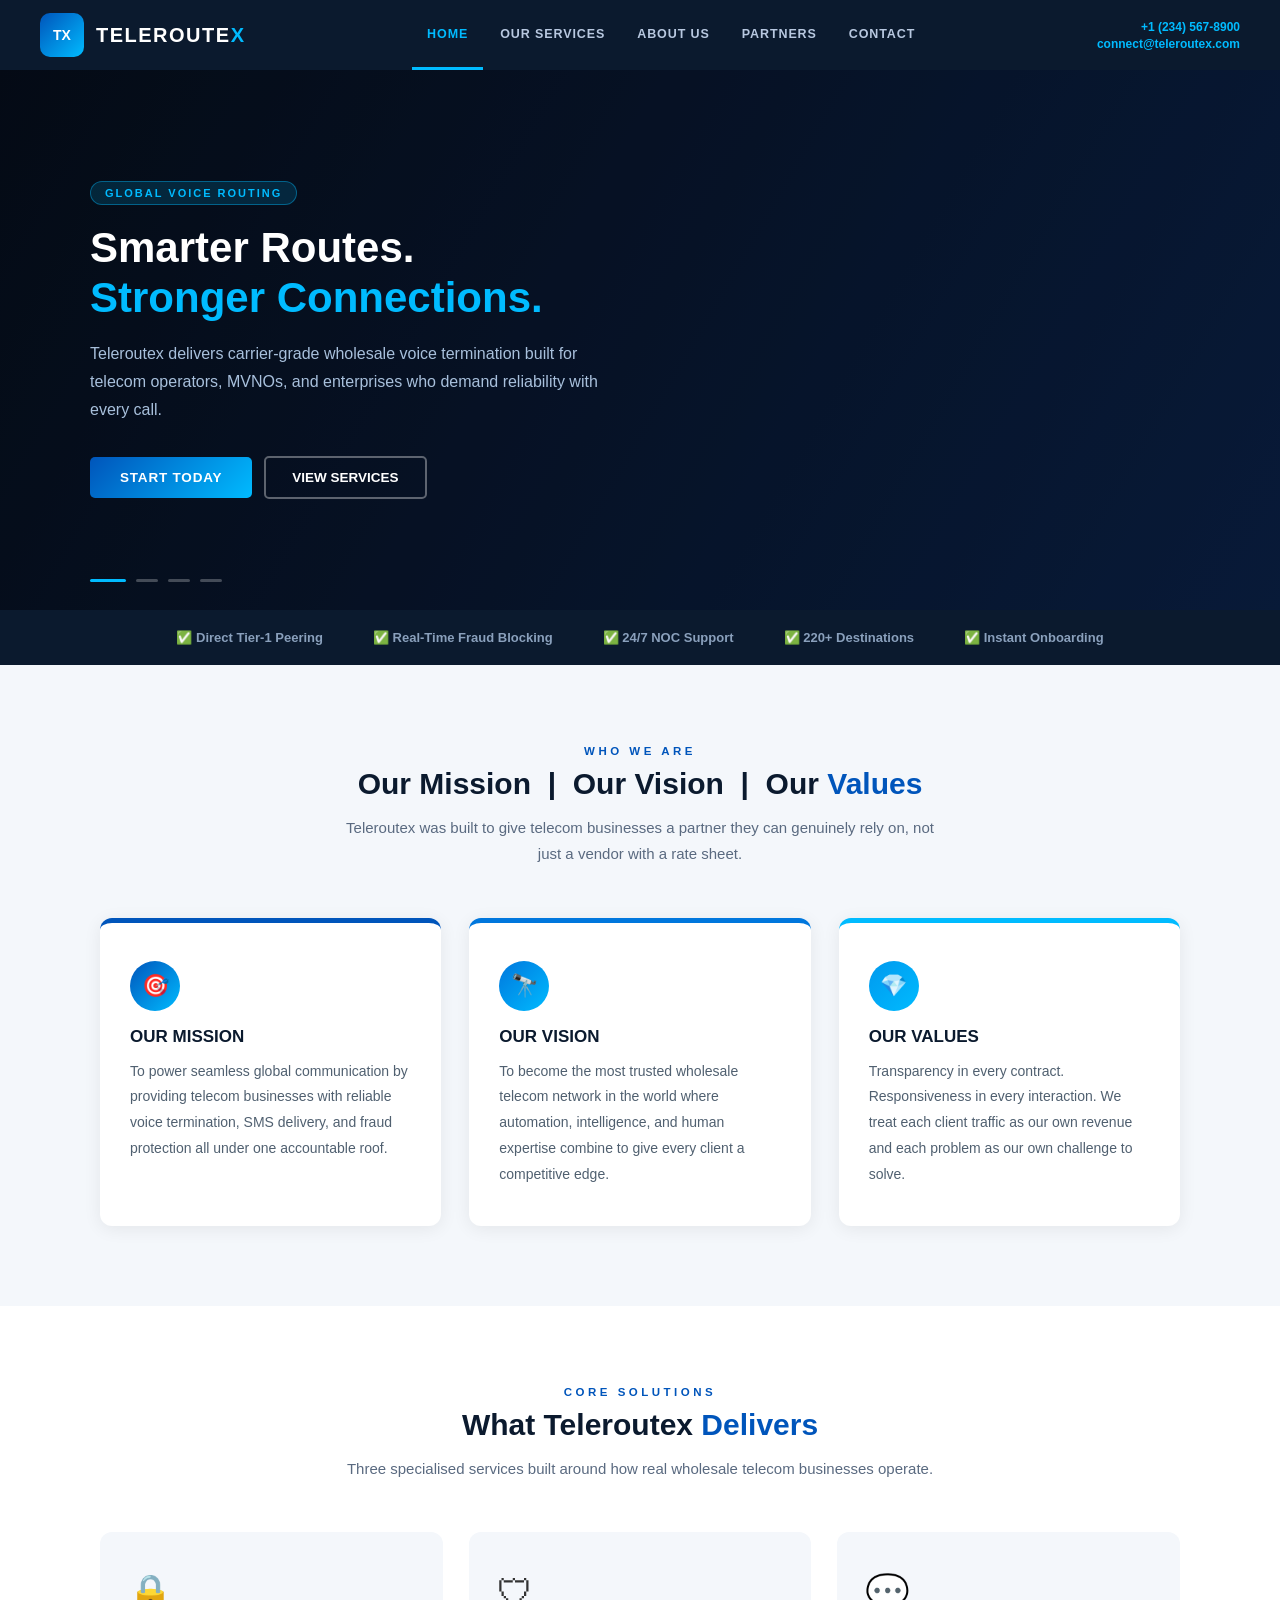
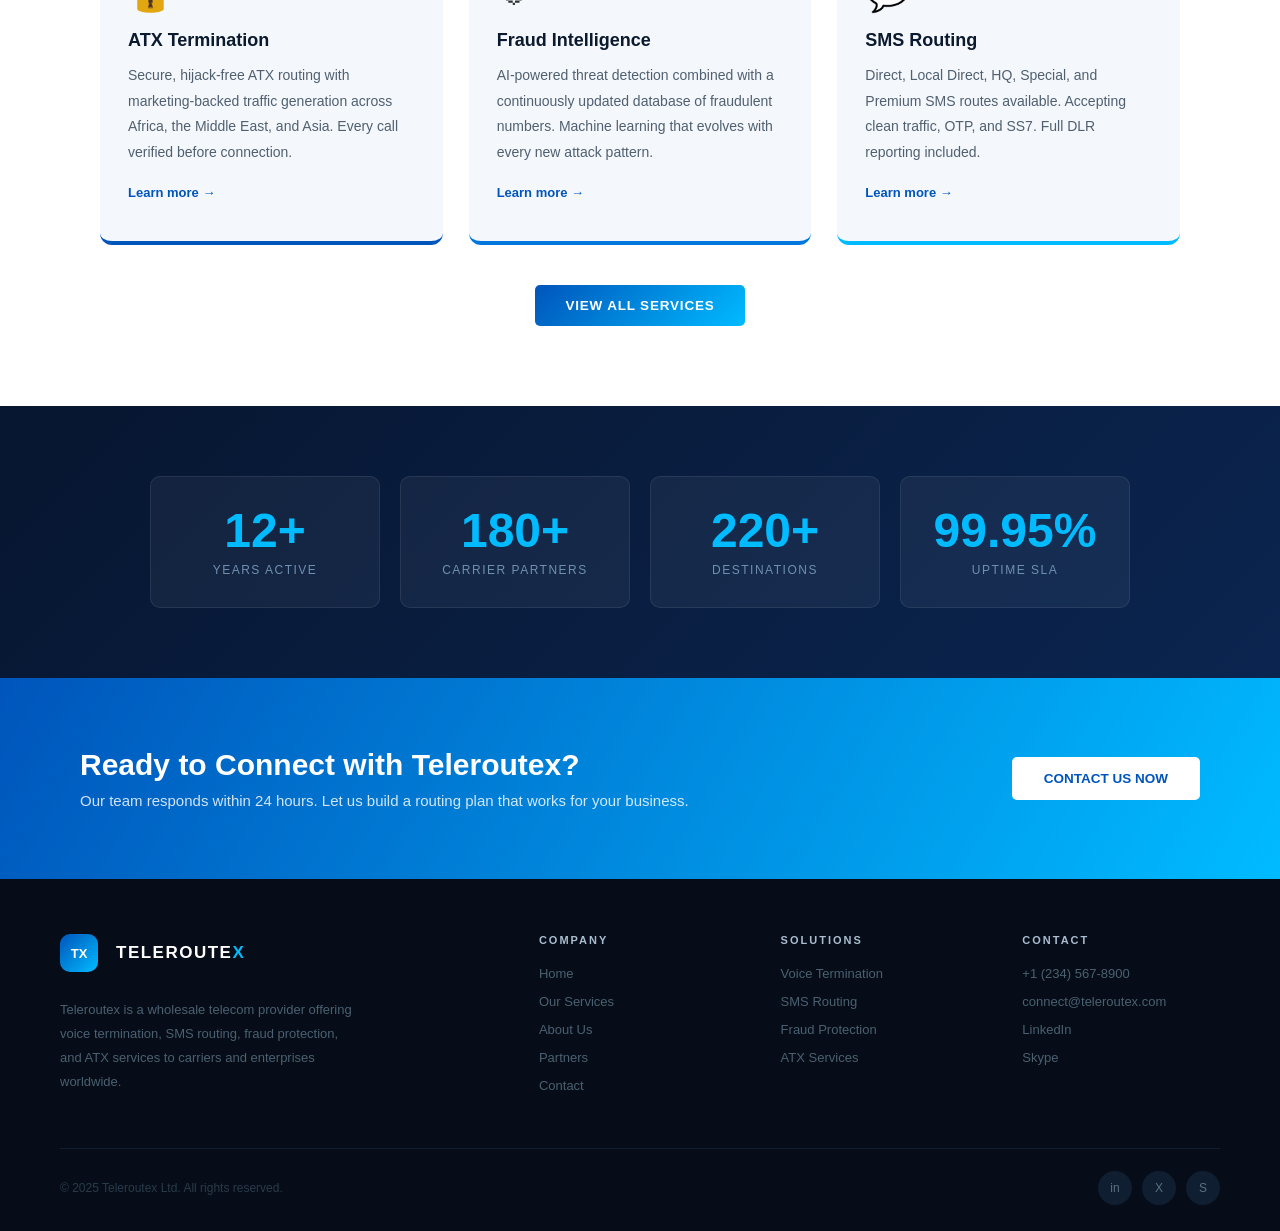
==== index.html @ 3c047f64 "first commit" ====
<!DOCTYPE html><html lang="en"><head><meta charset="UTF-8"/><meta name="viewport" content="width=device-width,initial-scale=1.0"/><title>Teleroutex - Intelligent Wholesale Telecom Routing - Teleroutex</title><link rel="stylesheet" href="style.css"/></head><body><nav><a class="logo" href="index.html"><div class="logo-icon">TX</div><div class="logo-text">TELEROUTE<span>X</span></div></a><ul><li><a href="index.html" class="active">Home</a></li><li><a href="services.html">Our Services</a></li><li><a href="about.html">About Us</a></li><li><a href="partners.html">Partners</a></li><li><a href="contact.html">Contact</a></li></ul><div class="nav-info"><a href="tel:+12345678900">+1 (234) 567-8900</a><a href="mailto:connect@teleroutex.com">connect@teleroutex.com</a></div></nav>
<section style="position:relative;height:540px;overflow:hidden">
<div id="s0" style="position:absolute;inset:0;display:flex;align-items:center;opacity:1;transition:opacity .9s"><div style="position:absolute;inset:0;background:linear-gradient(120deg,#060f1e,#0b2550)"></div><div style="position:absolute;inset:0;background:rgba(0,0,0,.3)"></div><div style="position:relative;z-index:2;max-width:700px;padding:0 90px"><span style="display:inline-block;background:rgba(0,187,255,.15);border:1px solid rgba(0,187,255,.4);color:#00bbff;font-size:11px;font-weight:700;letter-spacing:2px;text-transform:uppercase;padding:5px 14px;border-radius:20px;margin-bottom:18px">Global Voice Routing</span><h1 style="font-size:42px;font-weight:900;color:#fff;line-height:1.18;margin-bottom:18px">Smarter Routes.<br><span style="color:#00bbff">Stronger Connections.</span></h1><p style="font-size:16px;color:#a8c0dc;line-height:1.75;margin-bottom:32px">Teleroutex delivers carrier-grade wholesale voice termination built for telecom operators, MVNOs, and enterprises who demand reliability with every call.</p><a href="contact.html" class="btn-primary">Start Today</a><a href="services.html" class="btn-outline">View Services</a></div></div>
<div id="s1" style="position:absolute;inset:0;display:flex;align-items:center;opacity:0;transition:opacity .9s"><div style="position:absolute;inset:0;background:linear-gradient(120deg,#04090f,#0a1f40)"></div><div style="position:absolute;inset:0;background:rgba(0,0,0,.3)"></div><div style="position:relative;z-index:2;max-width:700px;padding:0 90px"><span style="display:inline-block;background:rgba(0,187,255,.15);border:1px solid rgba(0,187,255,.4);color:#00bbff;font-size:11px;font-weight:700;letter-spacing:2px;text-transform:uppercase;padding:5px 14px;border-radius:20px;margin-bottom:18px">Enterprise SMS</span><h1 style="font-size:42px;font-weight:900;color:#fff;line-height:1.18;margin-bottom:18px">Every Message.<br><span style="color:#00bbff">Guaranteed Delivery.</span></h1><p style="font-size:16px;color:#a8c0dc;line-height:1.75;margin-bottom:32px">From OTP verification to bulk A2P campaigns, Teleroutex SMS routing reaches every major mobile network with direct operator connections worldwide.</p><a href="services.html" class="btn-primary">Explore SMS</a><a href="contact.html" class="btn-outline">Talk to Sales</a></div></div>
<div id="s2" style="position:absolute;inset:0;display:flex;align-items:center;opacity:0;transition:opacity .9s"><div style="position:absolute;inset:0;background:linear-gradient(120deg,#071220,#102040)"></div><div style="position:absolute;inset:0;background:rgba(0,0,0,.3)"></div><div style="position:relative;z-index:2;max-width:700px;padding:0 90px"><span style="display:inline-block;background:rgba(0,187,255,.15);border:1px solid rgba(0,187,255,.4);color:#00bbff;font-size:11px;font-weight:700;letter-spacing:2px;text-transform:uppercase;padding:5px 14px;border-radius:20px;margin-bottom:18px">Revenue Protection</span><h1 style="font-size:42px;font-weight:900;color:#fff;line-height:1.18;margin-bottom:18px">Block Fraud.<br><span style="color:#00bbff">Protect Revenue.</span></h1><p style="font-size:16px;color:#a8c0dc;line-height:1.75;margin-bottom:32px">Our real-time fraud engine detects and eliminates IRSF, Wangiri, and bypass attacks before they drain your margins 24 hours a day.</p><a href="services.html" class="btn-primary">Learn More</a><a href="contact.html" class="btn-outline">Get Protected</a></div></div>
<div id="s3" style="position:absolute;inset:0;display:flex;align-items:center;opacity:0;transition:opacity .9s"><div style="position:absolute;inset:0;background:linear-gradient(120deg,#091828,#0c2550)"></div><div style="position:absolute;inset:0;background:rgba(0,0,0,.3)"></div><div style="position:relative;z-index:2;max-width:700px;padding:0 90px"><span style="display:inline-block;background:rgba(0,187,255,.15);border:1px solid rgba(0,187,255,.4);color:#00bbff;font-size:11px;font-weight:700;letter-spacing:2px;text-transform:uppercase;padding:5px 14px;border-radius:20px;margin-bottom:18px">ATX Termination</span><h1 style="font-size:42px;font-weight:900;color:#fff;line-height:1.18;margin-bottom:18px">ATX Routing.<br><span style="color:#00bbff">Built to Scale.</span></h1><p style="font-size:16px;color:#a8c0dc;line-height:1.75;margin-bottom:32px">Over a decade of ATX and IPRN experience connecting marketing-generated traffic with live services securely, transparently, and at volume.</p><a href="contact.html" class="btn-primary">Get a Quote</a><a href="about.html" class="btn-outline">Our Story</a></div></div>
<div id="dots" style="position:absolute;bottom:28px;left:90px;display:flex;gap:10px;z-index:10"><div onclick="goSlide(0)" style="width:36px;height:3px;background:#00bbff;border-radius:2px;cursor:pointer"></div><div onclick="goSlide(1)" style="width:22px;height:3px;background:rgba(255,255,255,.25);border-radius:2px;cursor:pointer"></div><div onclick="goSlide(2)" style="width:22px;height:3px;background:rgba(255,255,255,.25);border-radius:2px;cursor:pointer"></div><div onclick="goSlide(3)" style="width:22px;height:3px;background:rgba(255,255,255,.25);border-radius:2px;cursor:pointer"></div></div>
</section>
<div style="background:#0b1a2e;padding:20px 60px;display:flex;justify-content:center;gap:50px;flex-wrap:wrap">
<span style="color:#8aa0bc;font-size:13px;font-weight:600">&#9989; Direct Tier-1 Peering</span><span style="color:#8aa0bc;font-size:13px;font-weight:600">&#9989; Real-Time Fraud Blocking</span><span style="color:#8aa0bc;font-size:13px;font-weight:600">&#9989; 24/7 NOC Support</span><span style="color:#8aa0bc;font-size:13px;font-weight:600">&#9989; 220+ Destinations</span><span style="color:#8aa0bc;font-size:13px;font-weight:600">&#9989; Instant Onboarding</span>
</div>
<section style="background:#f4f7fb;padding:80px 60px;text-align:center">
<div class="section-eyebrow">Who We Are</div>
<div class="section-heading">Our Mission &nbsp;|&nbsp; Our Vision &nbsp;|&nbsp; Our <em>Values</em></div>
<p class="section-desc">Teleroutex was built to give telecom businesses a partner they can genuinely rely on, not just a vendor with a rate sheet.</p>
<div style="display:grid;grid-template-columns:repeat(3,1fr);gap:28px;max-width:1080px;margin:0 auto">
<div style="background:#fff;border-radius:12px;padding:38px 30px;box-shadow:0 3px 18px rgba(0,0,0,.07);border-top:5px solid #0055bb;text-align:left"><div style="width:50px;height:50px;border-radius:50%;background:linear-gradient(135deg,#0055bb,#00bbff);display:flex;align-items:center;justify-content:center;font-size:22px;margin-bottom:16px">&#127919;</div><h3 style="font-size:17px;font-weight:800;color:#0b1a2e;margin-bottom:12px;text-transform:uppercase">Our Mission</h3><p style="font-size:14px;color:#506070;line-height:1.85">To power seamless global communication by providing telecom businesses with reliable voice termination, SMS delivery, and fraud protection all under one accountable roof.</p></div>
<div style="background:#fff;border-radius:12px;padding:38px 30px;box-shadow:0 3px 18px rgba(0,0,0,.07);border-top:5px solid #0077dd;text-align:left"><div style="width:50px;height:50px;border-radius:50%;background:linear-gradient(135deg,#0077dd,#00bbff);display:flex;align-items:center;justify-content:center;font-size:22px;margin-bottom:16px">&#128301;</div><h3 style="font-size:17px;font-weight:800;color:#0b1a2e;margin-bottom:12px;text-transform:uppercase">Our Vision</h3><p style="font-size:14px;color:#506070;line-height:1.85">To become the most trusted wholesale telecom network in the world where automation, intelligence, and human expertise combine to give every client a competitive edge.</p></div>
<div style="background:#fff;border-radius:12px;padding:38px 30px;box-shadow:0 3px 18px rgba(0,0,0,.07);border-top:5px solid #00bbff;text-align:left"><div style="width:50px;height:50px;border-radius:50%;background:linear-gradient(135deg,#0099ee,#00bbff);display:flex;align-items:center;justify-content:center;font-size:22px;margin-bottom:16px">&#128142;</div><h3 style="font-size:17px;font-weight:800;color:#0b1a2e;margin-bottom:12px;text-transform:uppercase">Our Values</h3><p style="font-size:14px;color:#506070;line-height:1.85">Transparency in every contract. Responsiveness in every interaction. We treat each client traffic as our own revenue and each problem as our own challenge to solve.</p></div>
</div>
</section>
<section style="padding:80px 60px;background:#fff;text-align:center">
<div class="section-eyebrow">Core Solutions</div>
<div class="section-heading">What Teleroutex <em>Delivers</em></div>
<p class="section-desc">Three specialised services built around how real wholesale telecom businesses operate.</p>
<div style="display:grid;grid-template-columns:repeat(3,1fr);gap:26px;max-width:1080px;margin:0 auto 40px">
<div style="background:#f4f7fb;border-radius:12px;padding:40px 28px;text-align:left;border-bottom:4px solid #0055bb"><span style="font-size:36px;margin-bottom:16px;display:block">&#128274;</span><h3 style="font-size:18px;font-weight:800;color:#0b1a2e;margin-bottom:12px">ATX Termination</h3><p style="font-size:14px;color:#506070;line-height:1.82;margin-bottom:18px">Secure, hijack-free ATX routing with marketing-backed traffic generation across Africa, the Middle East, and Asia. Every call verified before connection.</p><a href="services.html" style="font-size:13px;font-weight:700;color:#0055bb;text-decoration:none">Learn more &rarr;</a></div>
<div style="background:#f4f7fb;border-radius:12px;padding:40px 28px;text-align:left;border-bottom:4px solid #0077dd"><span style="font-size:36px;margin-bottom:16px;display:block">&#128737;</span><h3 style="font-size:18px;font-weight:800;color:#0b1a2e;margin-bottom:12px">Fraud Intelligence</h3><p style="font-size:14px;color:#506070;line-height:1.82;margin-bottom:18px">AI-powered threat detection combined with a continuously updated database of fraudulent numbers. Machine learning that evolves with every new attack pattern.</p><a href="services.html" style="font-size:13px;font-weight:700;color:#0055bb;text-decoration:none">Learn more &rarr;</a></div>
<div style="background:#f4f7fb;border-radius:12px;padding:40px 28px;text-align:left;border-bottom:4px solid #00bbff"><span style="font-size:36px;margin-bottom:16px;display:block">&#128172;</span><h3 style="font-size:18px;font-weight:800;color:#0b1a2e;margin-bottom:12px">SMS Routing</h3><p style="font-size:14px;color:#506070;line-height:1.82;margin-bottom:18px">Direct, Local Direct, HQ, Special, and Premium SMS routes available. Accepting clean traffic, OTP, and SS7. Full DLR reporting included.</p><a href="services.html" style="font-size:13px;font-weight:700;color:#0055bb;text-decoration:none">Learn more &rarr;</a></div>
</div>
<a href="services.html" class="btn-primary">View All Services</a>
</section>
<section style="background:linear-gradient(135deg,#071630,#0b2550);padding:70px 60px;text-align:center">
<div style="display:grid;grid-template-columns:repeat(4,1fr);gap:20px;max-width:980px;margin:0 auto">
<div style="padding:30px 20px;border-radius:10px;background:rgba(255,255,255,.05);border:1px solid rgba(255,255,255,.08)"><h3 style="font-size:48px;font-weight:900;color:#00bbff;line-height:1">12+</h3><p style="font-size:12px;color:#7090b0;text-transform:uppercase;letter-spacing:1.5px;margin-top:8px">Years Active</p></div>
<div style="padding:30px 20px;border-radius:10px;background:rgba(255,255,255,.05);border:1px solid rgba(255,255,255,.08)"><h3 style="font-size:48px;font-weight:900;color:#00bbff;line-height:1">180+</h3><p style="font-size:12px;color:#7090b0;text-transform:uppercase;letter-spacing:1.5px;margin-top:8px">Carrier Partners</p></div>
<div style="padding:30px 20px;border-radius:10px;background:rgba(255,255,255,.05);border:1px solid rgba(255,255,255,.08)"><h3 style="font-size:48px;font-weight:900;color:#00bbff;line-height:1">220+</h3><p style="font-size:12px;color:#7090b0;text-transform:uppercase;letter-spacing:1.5px;margin-top:8px">Destinations</p></div>
<div style="padding:30px 20px;border-radius:10px;background:rgba(255,255,255,.05);border:1px solid rgba(255,255,255,.08)"><h3 style="font-size:48px;font-weight:900;color:#00bbff;line-height:1">99.95%</h3><p style="font-size:12px;color:#7090b0;text-transform:uppercase;letter-spacing:1.5px;margin-top:8px">Uptime SLA</p></div>
</div>
</section>
<section style="background:linear-gradient(120deg,#0055bb,#00bbff);padding:70px 80px;display:flex;align-items:center;justify-content:space-between;flex-wrap:wrap;gap:24px">
<div><h2 style="font-size:30px;font-weight:900;color:#fff">Ready to Connect with Teleroutex?</h2><p style="font-size:15px;color:rgba(255,255,255,.82);margin-top:10px">Our team responds within 24 hours. Let us build a routing plan that works for your business.</p></div>
<a href="contact.html" class="btn-white">Contact Us Now</a>
</section>
<script>var cur=0,sl=[document.getElementById('s0'),document.getElementById('s1'),document.getElementById('s2'),document.getElementById('s3')],dt=document.querySelectorAll('#dots div');function goSlide(n){sl[cur].style.opacity=0;dt[cur].style.width='22px';dt[cur].style.background='rgba(255,255,255,.25)';cur=n;sl[cur].style.opacity=1;dt[cur].style.width='36px';dt[cur].style.background='#00bbff';}setInterval(function(){goSlide((cur+1)%4);},5000);</script><footer><div class="footer-top"><div class="footer-about"><a href="index.html" style="display:inline-flex;align-items:center;gap:10px;text-decoration:none;margin-bottom:12px"><div class="logo-icon" style="width:38px;height:38px;font-size:13px">TX</div><div class="logo-text" style="font-size:17px;margin-left:8px">TELEROUTE<span>X</span></div></a><p>Teleroutex is a wholesale telecom provider offering voice termination, SMS routing, fraud protection, and ATX services to carriers and enterprises worldwide.</p></div><div class="footer-col"><h4>Company</h4><ul><li><a href="index.html">Home</a></li><li><a href="services.html">Our Services</a></li><li><a href="about.html">About Us</a></li><li><a href="partners.html">Partners</a></li><li><a href="contact.html">Contact</a></li></ul></div><div class="footer-col"><h4>Solutions</h4><ul><li><a href="services.html">Voice Termination</a></li><li><a href="services.html">SMS Routing</a></li><li><a href="services.html">Fraud Protection</a></li><li><a href="services.html">ATX Services</a></li></ul></div><div class="footer-col"><h4>Contact</h4><ul><li><a href="tel:+12345678900">+1 (234) 567-8900</a></li><li><a href="mailto:connect@teleroutex.com">connect@teleroutex.com</a></li><li><a href="#">LinkedIn</a></li><li><a href="#">Skype</a></li></ul></div></div><div class="footer-bar"><p>&copy; 2025 Teleroutex Ltd. All rights reserved.</p><div class="socials"><a class="soc" href="#">in</a><a class="soc" href="#">X</a><a class="soc" href="#">S</a></div></div></footer></body></html>
---- style.css ----
*{margin:0;padding:0;box-sizing:border-box}
body{font-family:Segoe UI,Arial,sans-serif;color:#333}
nav{background:#0b1a2e;padding:0 40px;display:flex;align-items:center;justify-content:space-between;position:sticky;top:0;z-index:100}
.logo{display:flex;align-items:center;gap:12px;padding:13px 0;text-decoration:none}
.logo-icon{width:44px;height:44px;background:linear-gradient(135deg,#0055bb,#00bbff);border-radius:10px;display:flex;align-items:center;justify-content:center;font-size:14px;font-weight:900;color:#fff}
.logo-text{font-size:20px;font-weight:800;color:#fff;letter-spacing:1.5px}
.logo-text span{color:#00bbff}
nav ul{list-style:none;display:flex;gap:2px}
nav ul li a{color:#b8c8e0;text-decoration:none;padding:26px 15px;display:block;font-size:12.5px;font-weight:600;letter-spacing:.9px;text-transform:uppercase;border-bottom:3px solid transparent;transition:all .25s}
nav ul li a:hover,nav ul li a.active{color:#00bbff;border-bottom-color:#00bbff}
.nav-info{display:flex;flex-direction:column;align-items:flex-end;gap:3px}
.nav-info a{color:#00bbff;text-decoration:none;font-size:12px;font-weight:600}
footer{background:#060d18;color:#7090b0;padding:55px 60px 26px}
.footer-top{display:grid;grid-template-columns:2.2fr 1fr 1fr 1fr;gap:44px;margin-bottom:44px}
.footer-about p{font-size:13px;color:#4a6070;line-height:1.85;margin-top:14px;max-width:300px}
.footer-col h4{font-size:11px;font-weight:800;color:#aabdd0;text-transform:uppercase;letter-spacing:2px;margin-bottom:18px}
.footer-col ul{list-style:none}
.footer-col ul li{margin-bottom:10px}
.footer-col ul li a{color:#4a6070;text-decoration:none;font-size:13px;transition:color .2s}
.footer-col ul li a:hover{color:#00bbff}
.footer-bar{border-top:1px solid #0f1e30;padding-top:22px;display:flex;justify-content:space-between;align-items:center;flex-wrap:wrap;gap:12px}
.footer-bar p{font-size:12px;color:#2a3a4a}
.socials{display:flex;gap:10px}
.soc{width:34px;height:34px;border-radius:50%;background:#0f1e30;display:flex;align-items:center;justify-content:center;font-size:12px;text-decoration:none;color:#5a7080;transition:background .2s}
.soc:hover{background:#0055bb;color:#fff}
.btn-primary{background:linear-gradient(135deg,#0055bb,#00bbff);color:#fff;padding:13px 30px;border:none;border-radius:5px;font-size:13.5px;font-weight:700;letter-spacing:.8px;text-transform:uppercase;cursor:pointer;text-decoration:none;display:inline-block;transition:all .25s}
.btn-primary:hover{transform:translateY(-2px);box-shadow:0 8px 24px rgba(0,100,200,.4)}
.btn-outline{background:transparent;border:2px solid rgba(255,255,255,.35);color:#fff;padding:12px 26px;border-radius:5px;font-size:13.5px;font-weight:700;text-transform:uppercase;cursor:pointer;text-decoration:none;display:inline-block;margin-left:12px;transition:all .25s}
.btn-outline:hover{border-color:#00bbff;color:#00bbff}
.btn-white{background:#fff;color:#0055bb;padding:14px 32px;border:none;border-radius:5px;font-size:13.5px;font-weight:800;text-transform:uppercase;cursor:pointer;text-decoration:none;transition:all .25s;white-space:nowrap}
.btn-white:hover{transform:translateY(-2px);box-shadow:0 8px 20px rgba(0,0,0,.2)}
.section-eyebrow{font-size:11.5px;font-weight:700;letter-spacing:3.5px;color:#0055bb;text-transform:uppercase;margin-bottom:10px}
.section-heading{font-size:30px;font-weight:900;color:#0b1a2e;margin-bottom:14px}
.section-heading em{color:#0055bb;font-style:normal}
.section-desc{font-size:15px;color:#5a6a80;max-width:600px;margin:0 auto 50px;line-height:1.75}
.page-hero{background:linear-gradient(120deg,#060f1e,#0b2550,#071830);padding:80px 60px;text-align:center}
.page-hero h1{font-size:42px;font-weight:900;color:#fff;margin-bottom:14px}
.page-hero h1 em{color:#00bbff;font-style:normal}
.page-hero p{font-size:16px;color:#8aaccc;max-width:600px;margin:0 auto;line-height:1.75}
.breadcrumb{font-size:12.5px;color:#4a6a8a;margin-bottom:18px;letter-spacing:.5px}
.breadcrumb a{color:#00bbff;text-decoration:none}
@media(max-width:960px){nav ul{display:none}.footer-top{grid-template-columns:1fr 1fr}.page-hero{padding:50px 24px}.page-hero h1{font-size:28px}}
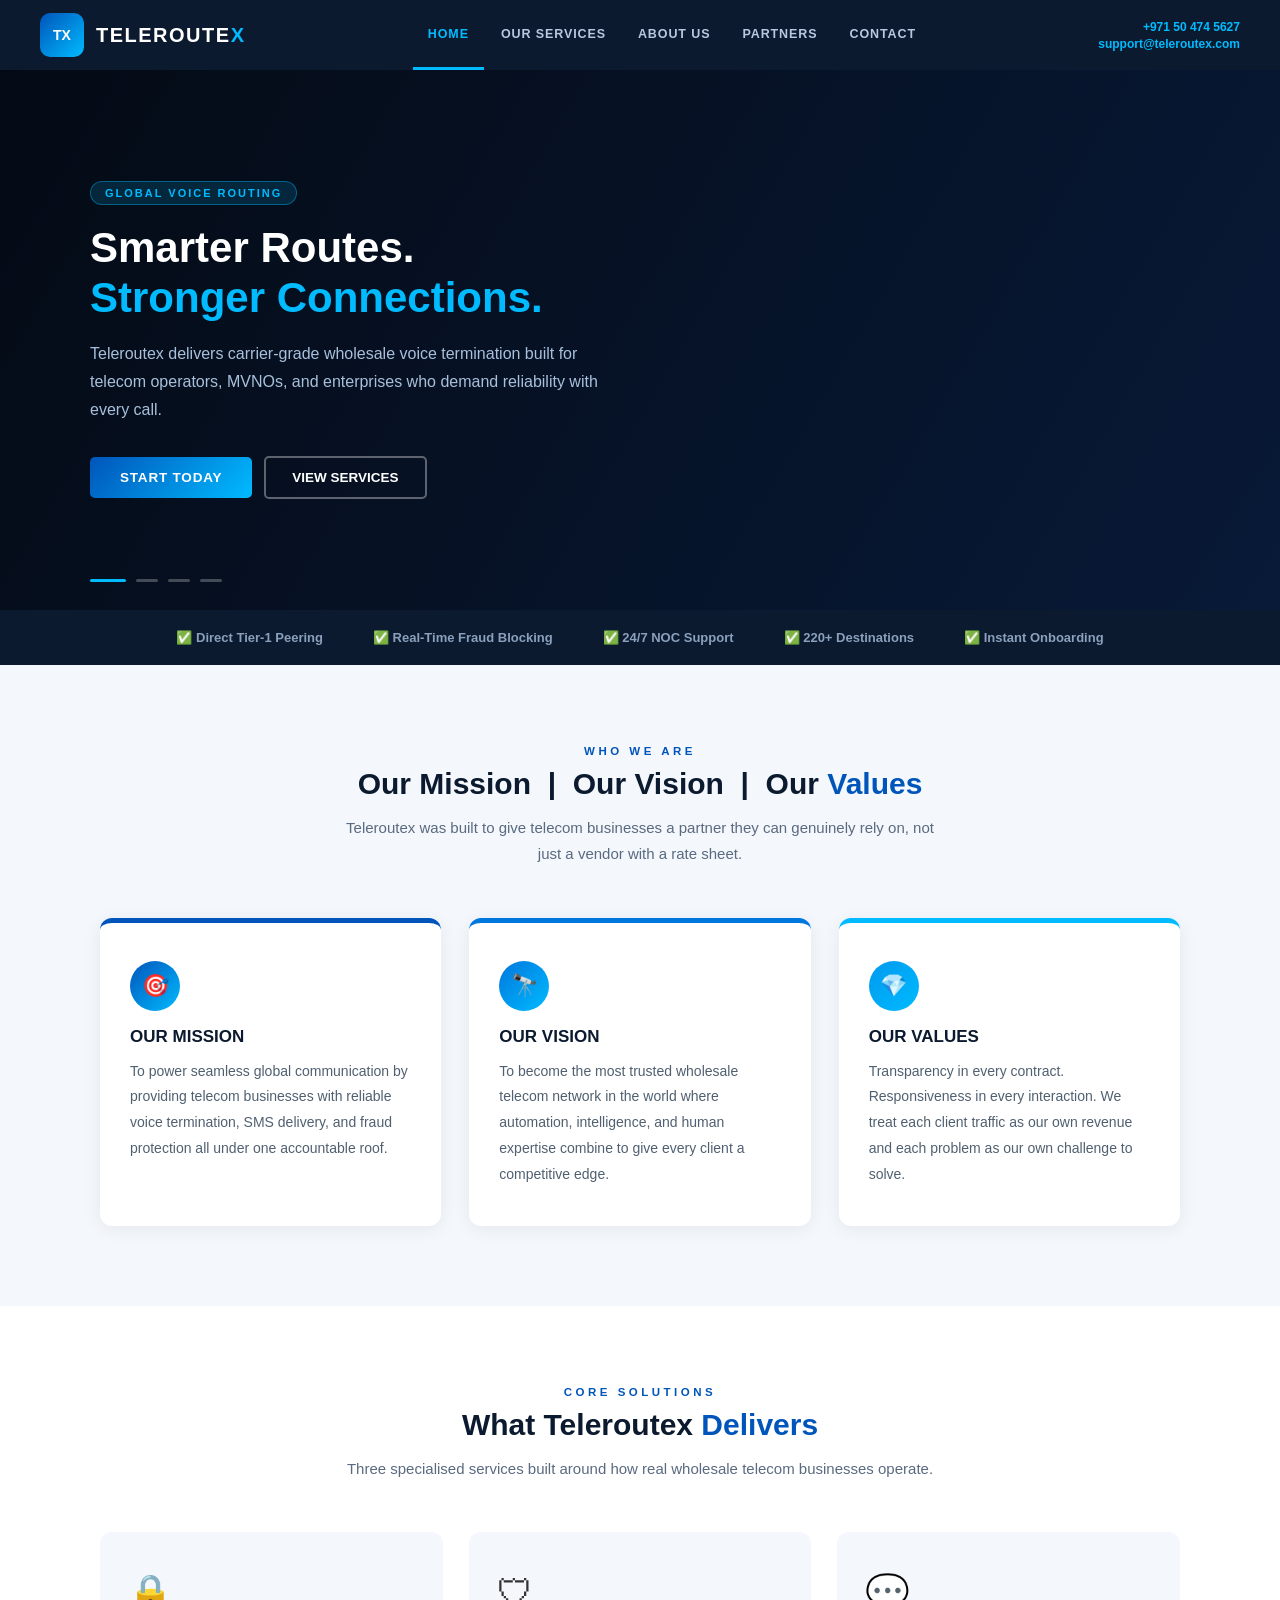
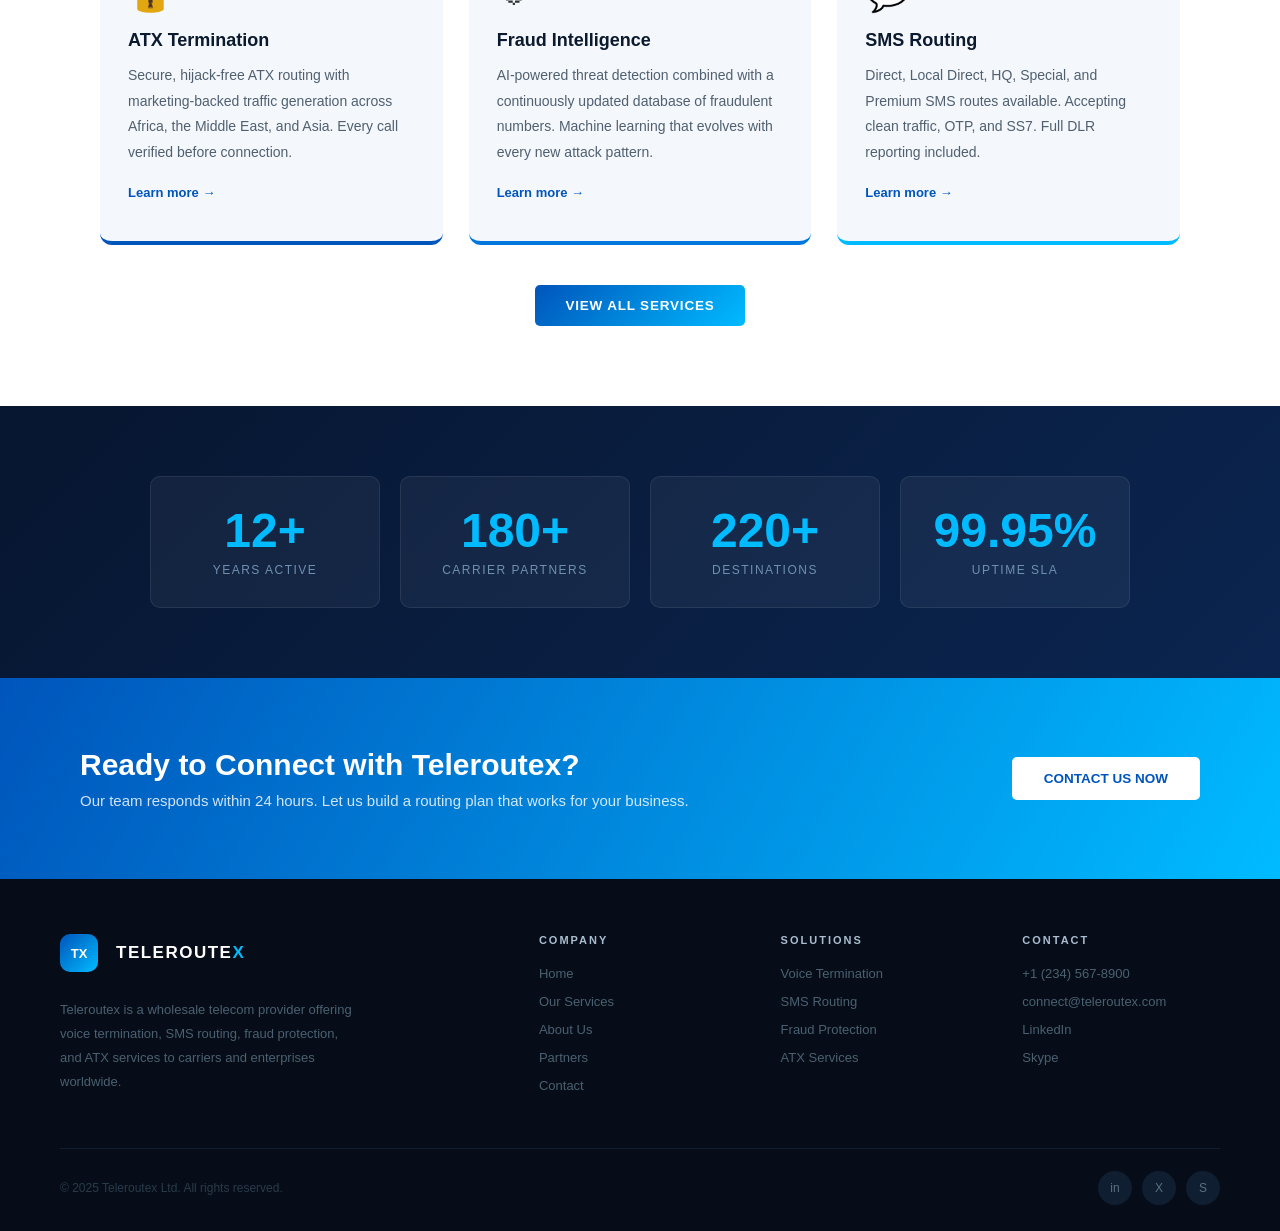
==== commit 0746590c: "Change contact details in index.html Updated contact information in the navigation bar." ====
--- a/index.html
+++ b/index.html
@@ -1,4 +1,4 @@
-<!DOCTYPE html><html lang="en"><head><meta charset="UTF-8"/><meta name="viewport" content="width=device-width,initial-scale=1.0"/><title>Teleroutex - Intelligent Wholesale Telecom Routing - Teleroutex</title><link rel="stylesheet" href="style.css"/></head><body><nav><a class="logo" href="index.html"><div class="logo-icon">TX</div><div class="logo-text">TELEROUTE<span>X</span></div></a><ul><li><a href="index.html" class="active">Home</a></li><li><a href="services.html">Our Services</a></li><li><a href="about.html">About Us</a></li><li><a href="partners.html">Partners</a></li><li><a href="contact.html">Contact</a></li></ul><div class="nav-info"><a href="tel:+12345678900">+1 (234) 567-8900</a><a href="mailto:connect@teleroutex.com">connect@teleroutex.com</a></div></nav>
+<!DOCTYPE html><html lang="en"><head><meta charset="UTF-8"/><meta name="viewport" content="width=device-width,initial-scale=1.0"/><title>Teleroutex - Intelligent Wholesale Telecom Routing - Teleroutex</title><link rel="stylesheet" href="style.css"/></head><body><nav><a class="logo" href="index.html"><div class="logo-icon">TX</div><div class="logo-text">TELEROUTE<span>X</span></div></a><ul><li><a href="index.html" class="active">Home</a></li><li><a href="services.html">Our Services</a></li><li><a href="about.html">About Us</a></li><li><a href="partners.html">Partners</a></li><li><a href="contact.html">Contact</a></li></ul><div class="nav-info"><a href="tel:+971504745627">+971 50 474 5627</a><a href="mailto:support@teleroutex.com">support@teleroutex.com</a></div></nav>
 <section style="position:relative;height:540px;overflow:hidden">
 <div id="s0" style="position:absolute;inset:0;display:flex;align-items:center;opacity:1;transition:opacity .9s"><div style="position:absolute;inset:0;background:linear-gradient(120deg,#060f1e,#0b2550)"></div><div style="position:absolute;inset:0;background:rgba(0,0,0,.3)"></div><div style="position:relative;z-index:2;max-width:700px;padding:0 90px"><span style="display:inline-block;background:rgba(0,187,255,.15);border:1px solid rgba(0,187,255,.4);color:#00bbff;font-size:11px;font-weight:700;letter-spacing:2px;text-transform:uppercase;padding:5px 14px;border-radius:20px;margin-bottom:18px">Global Voice Routing</span><h1 style="font-size:42px;font-weight:900;color:#fff;line-height:1.18;margin-bottom:18px">Smarter Routes.<br><span style="color:#00bbff">Stronger Connections.</span></h1><p style="font-size:16px;color:#a8c0dc;line-height:1.75;margin-bottom:32px">Teleroutex delivers carrier-grade wholesale voice termination built for telecom operators, MVNOs, and enterprises who demand reliability with every call.</p><a href="contact.html" class="btn-primary">Start Today</a><a href="services.html" class="btn-outline">View Services</a></div></div>
 <div id="s1" style="position:absolute;inset:0;display:flex;align-items:center;opacity:0;transition:opacity .9s"><div style="position:absolute;inset:0;background:linear-gradient(120deg,#04090f,#0a1f40)"></div><div style="position:absolute;inset:0;background:rgba(0,0,0,.3)"></div><div style="position:relative;z-index:2;max-width:700px;padding:0 90px"><span style="display:inline-block;background:rgba(0,187,255,.15);border:1px solid rgba(0,187,255,.4);color:#00bbff;font-size:11px;font-weight:700;letter-spacing:2px;text-transform:uppercase;padding:5px 14px;border-radius:20px;margin-bottom:18px">Enterprise SMS</span><h1 style="font-size:42px;font-weight:900;color:#fff;line-height:1.18;margin-bottom:18px">Every Message.<br><span style="color:#00bbff">Guaranteed Delivery.</span></h1><p style="font-size:16px;color:#a8c0dc;line-height:1.75;margin-bottom:32px">From OTP verification to bulk A2P campaigns, Teleroutex SMS routing reaches every major mobile network with direct operator connections worldwide.</p><a href="services.html" class="btn-primary">Explore SMS</a><a href="contact.html" class="btn-outline">Talk to Sales</a></div></div>
@@ -42,4 +42,4 @@
 <div><h2 style="font-size:30px;font-weight:900;color:#fff">Ready to Connect with Teleroutex?</h2><p style="font-size:15px;color:rgba(255,255,255,.82);margin-top:10px">Our team responds within 24 hours. Let us build a routing plan that works for your business.</p></div>
 <a href="contact.html" class="btn-white">Contact Us Now</a>
 </section>
-<script>var cur=0,sl=[document.getElementById('s0'),document.getElementById('s1'),document.getElementById('s2'),document.getElementById('s3')],dt=document.querySelectorAll('#dots div');function goSlide(n){sl[cur].style.opacity=0;dt[cur].style.width='22px';dt[cur].style.background='rgba(255,255,255,.25)';cur=n;sl[cur].style.opacity=1;dt[cur].style.width='36px';dt[cur].style.background='#00bbff';}setInterval(function(){goSlide((cur+1)%4);},5000);</script><footer><div class="footer-top"><div class="footer-about"><a href="index.html" style="display:inline-flex;align-items:center;gap:10px;text-decoration:none;margin-bottom:12px"><div class="logo-icon" style="width:38px;height:38px;font-size:13px">TX</div><div class="logo-text" style="font-size:17px;margin-left:8px">TELEROUTE<span>X</span></div></a><p>Teleroutex is a wholesale telecom provider offering voice termination, SMS routing, fraud protection, and ATX services to carriers and enterprises worldwide.</p></div><div class="footer-col"><h4>Company</h4><ul><li><a href="index.html">Home</a></li><li><a href="services.html">Our Services</a></li><li><a href="about.html">About Us</a></li><li><a href="partners.html">Partners</a></li><li><a href="contact.html">Contact</a></li></ul></div><div class="footer-col"><h4>Solutions</h4><ul><li><a href="services.html">Voice Termination</a></li><li><a href="services.html">SMS Routing</a></li><li><a href="services.html">Fraud Protection</a></li><li><a href="services.html">ATX Services</a></li></ul></div><div class="footer-col"><h4>Contact</h4><ul><li><a href="tel:+12345678900">+1 (234) 567-8900</a></li><li><a href="mailto:connect@teleroutex.com">connect@teleroutex.com</a></li><li><a href="#">LinkedIn</a></li><li><a href="#">Skype</a></li></ul></div></div><div class="footer-bar"><p>&copy; 2025 Teleroutex Ltd. All rights reserved.</p><div class="socials"><a class="soc" href="#">in</a><a class="soc" href="#">X</a><a class="soc" href="#">S</a></div></div></footer></body></html>+<script>var cur=0,sl=[document.getElementById('s0'),document.getElementById('s1'),document.getElementById('s2'),document.getElementById('s3')],dt=document.querySelectorAll('#dots div');function goSlide(n){sl[cur].style.opacity=0;dt[cur].style.width='22px';dt[cur].style.background='rgba(255,255,255,.25)';cur=n;sl[cur].style.opacity=1;dt[cur].style.width='36px';dt[cur].style.background='#00bbff';}setInterval(function(){goSlide((cur+1)%4);},5000);</script><footer><div class="footer-top"><div class="footer-about"><a href="index.html" style="display:inline-flex;align-items:center;gap:10px;text-decoration:none;margin-bottom:12px"><div class="logo-icon" style="width:38px;height:38px;font-size:13px">TX</div><div class="logo-text" style="font-size:17px;margin-left:8px">TELEROUTE<span>X</span></div></a><p>Teleroutex is a wholesale telecom provider offering voice termination, SMS routing, fraud protection, and ATX services to carriers and enterprises worldwide.</p></div><div class="footer-col"><h4>Company</h4><ul><li><a href="index.html">Home</a></li><li><a href="services.html">Our Services</a></li><li><a href="about.html">About Us</a></li><li><a href="partners.html">Partners</a></li><li><a href="contact.html">Contact</a></li></ul></div><div class="footer-col"><h4>Solutions</h4><ul><li><a href="services.html">Voice Termination</a></li><li><a href="services.html">SMS Routing</a></li><li><a href="services.html">Fraud Protection</a></li><li><a href="services.html">ATX Services</a></li></ul></div><div class="footer-col"><h4>Contact</h4><ul><li><a href="tel:+12345678900">+1 (234) 567-8900</a></li><li><a href="mailto:connect@teleroutex.com">connect@teleroutex.com</a></li><li><a href="#">LinkedIn</a></li><li><a href="#">Skype</a></li></ul></div></div><div class="footer-bar"><p>&copy; 2025 Teleroutex Ltd. All rights reserved.</p><div class="socials"><a class="soc" href="#">in</a><a class="soc" href="#">X</a><a class="soc" href="#">S</a></div></div></footer></body></html>
